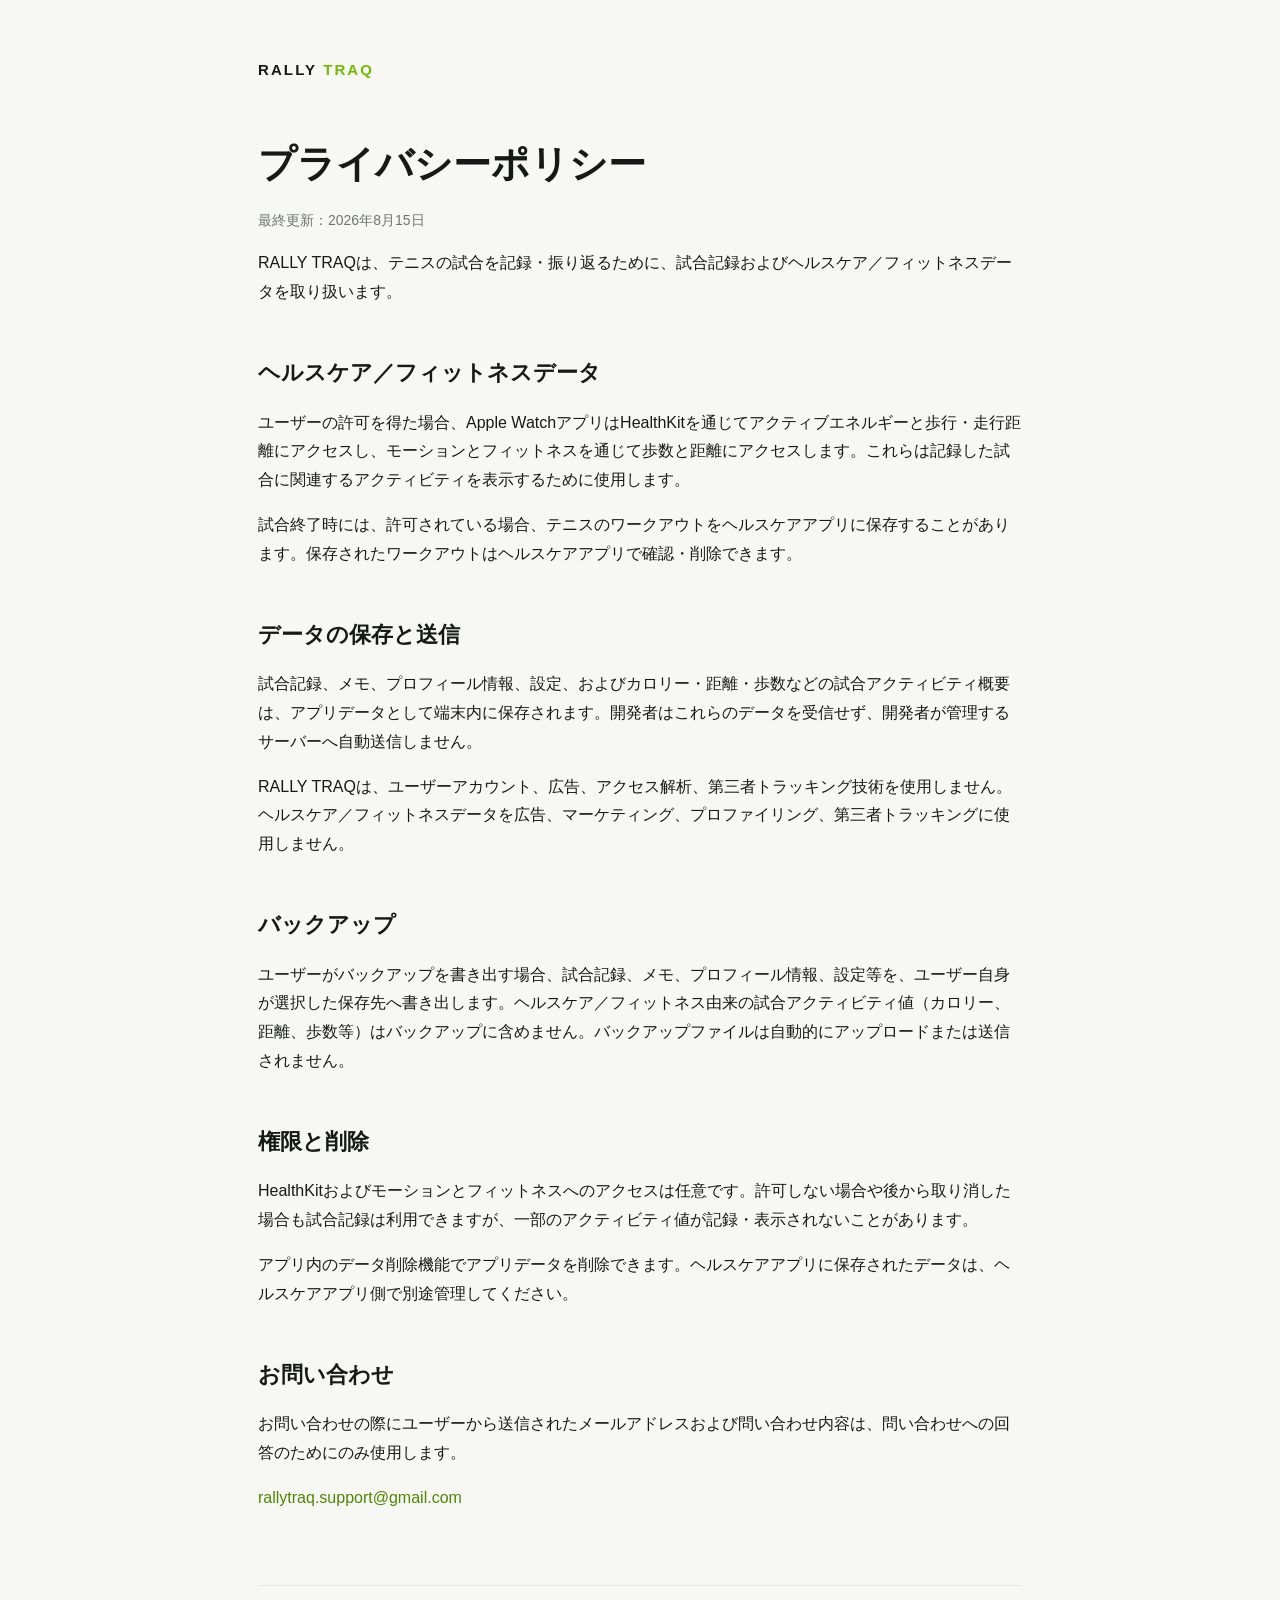
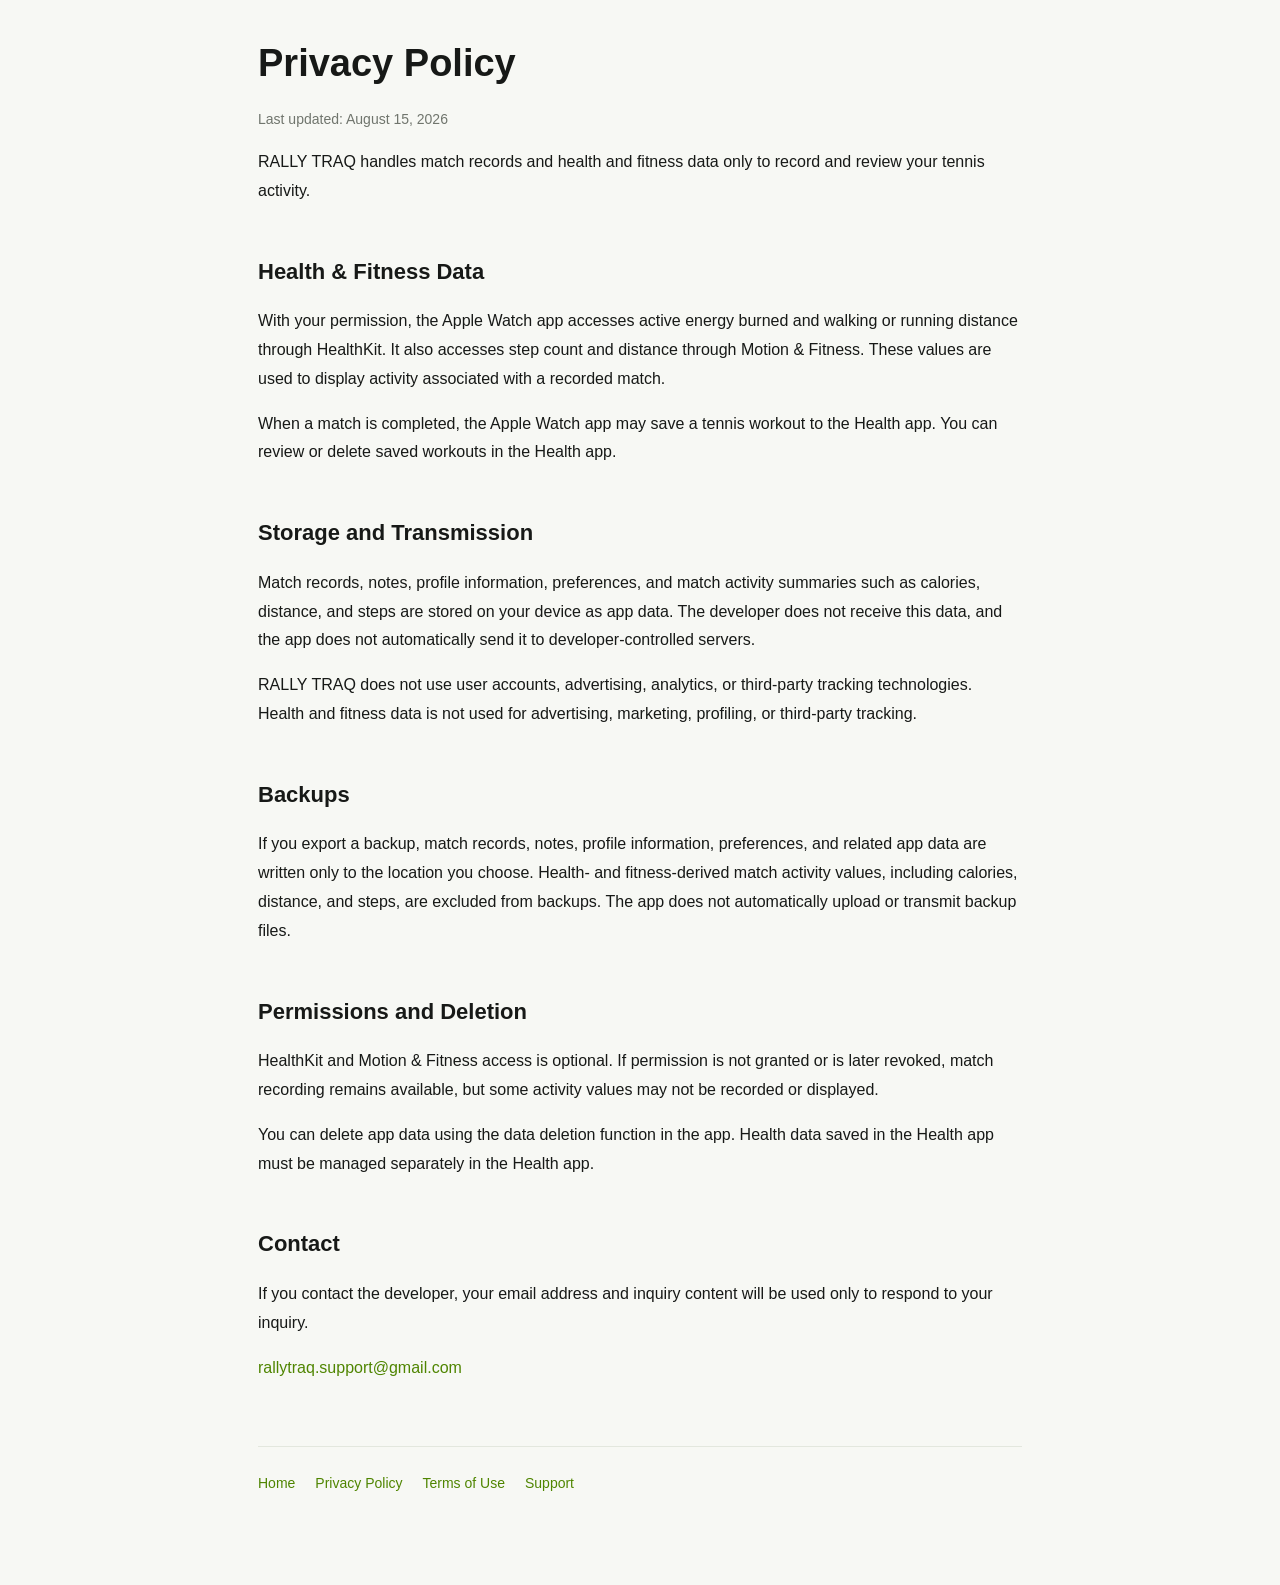
==== privacy/index.html @ 288c237f "Publish RALLY TRAQ website" ====
<!doctype html><html lang="ja"><head><meta charset="utf-8"><meta name="viewport" content="width=device-width,initial-scale=1">
<title>Privacy Policy | RALLY TRAQ</title><link rel="stylesheet" href="../assets/style.css"></head>
<body><main class="wrap"><div class="brand">RALLY <span>TRAQ</span></div>
<h1>プライバシーポリシー</h1><p class="date">最終更新：2026年8月15日</p>
<p>RALLY TRAQは、テニスの試合を記録・振り返るために、試合記録およびヘルスケア／フィットネスデータを取り扱います。</p>
<h2>ヘルスケア／フィットネスデータ</h2>
<p>ユーザーの許可を得た場合、Apple WatchアプリはHealthKitを通じてアクティブエネルギーと歩行・走行距離にアクセスし、モーションとフィットネスを通じて歩数と距離にアクセスします。これらは記録した試合に関連するアクティビティを表示するために使用します。</p>
<p>試合終了時には、許可されている場合、テニスのワークアウトをヘルスケアアプリに保存することがあります。保存されたワークアウトはヘルスケアアプリで確認・削除できます。</p>
<h2>データの保存と送信</h2>
<p>試合記録、メモ、プロフィール情報、設定、およびカロリー・距離・歩数などの試合アクティビティ概要は、アプリデータとして端末内に保存されます。開発者はこれらのデータを受信せず、開発者が管理するサーバーへ自動送信しません。</p>
<p>RALLY TRAQは、ユーザーアカウント、広告、アクセス解析、第三者トラッキング技術を使用しません。ヘルスケア／フィットネスデータを広告、マーケティング、プロファイリング、第三者トラッキングに使用しません。</p>
<h2>バックアップ</h2>
<p>ユーザーがバックアップを書き出す場合、試合記録、メモ、プロフィール情報、設定等を、ユーザー自身が選択した保存先へ書き出します。ヘルスケア／フィットネス由来の試合アクティビティ値（カロリー、距離、歩数等）はバックアップに含めません。バックアップファイルは自動的にアップロードまたは送信されません。</p>
<h2>権限と削除</h2>
<p>HealthKitおよびモーションとフィットネスへのアクセスは任意です。許可しない場合や後から取り消した場合も試合記録は利用できますが、一部のアクティビティ値が記録・表示されないことがあります。</p>
<p>アプリ内のデータ削除機能でアプリデータを削除できます。ヘルスケアアプリに保存されたデータは、ヘルスケアアプリ側で別途管理してください。</p>
<h2>お問い合わせ</h2><p>お問い合わせの際にユーザーから送信されたメールアドレスおよび問い合わせ内容は、問い合わせへの回答のためにのみ使用します。</p>
<p><a href="mailto:rallytraq.support@gmail.com">rallytraq.support@gmail.com</a></p>
<section class="en"><h1>Privacy Policy</h1><p class="date">Last updated: August 15, 2026</p>
<p>RALLY TRAQ handles match records and health and fitness data only to record and review your tennis activity.</p>
<h2>Health & Fitness Data</h2><p>With your permission, the Apple Watch app accesses active energy burned and walking or running distance through HealthKit. It also accesses step count and distance through Motion & Fitness. These values are used to display activity associated with a recorded match.</p>
<p>When a match is completed, the Apple Watch app may save a tennis workout to the Health app. You can review or delete saved workouts in the Health app.</p>
<h2>Storage and Transmission</h2><p>Match records, notes, profile information, preferences, and match activity summaries such as calories, distance, and steps are stored on your device as app data. The developer does not receive this data, and the app does not automatically send it to developer-controlled servers.</p>
<p>RALLY TRAQ does not use user accounts, advertising, analytics, or third-party tracking technologies. Health and fitness data is not used for advertising, marketing, profiling, or third-party tracking.</p>
<h2>Backups</h2><p>If you export a backup, match records, notes, profile information, preferences, and related app data are written only to the location you choose. Health- and fitness-derived match activity values, including calories, distance, and steps, are excluded from backups. The app does not automatically upload or transmit backup files.</p>
<h2>Permissions and Deletion</h2><p>HealthKit and Motion & Fitness access is optional. If permission is not granted or is later revoked, match recording remains available, but some activity values may not be recorded or displayed.</p>
<p>You can delete app data using the data deletion function in the app. Health data saved in the Health app must be managed separately in the Health app.</p>
<h2>Contact</h2><p>If you contact the developer, your email address and inquiry content will be used only to respond to your inquiry.</p>
<p><a href="mailto:rallytraq.support@gmail.com">rallytraq.support@gmail.com</a></p></section>
<nav><a href="../">Home</a><a href="../privacy/">Privacy Policy</a><a href="../terms/">Terms of Use</a><a href="../support/">Support</a></nav></main></body></html>
---- assets/style.css ----
:root{--bg:#f7f8f4;--text:#171917;--muted:#70756d;--accent:#73b900;--line:#e3e7de;--card:#fff}
*{box-sizing:border-box} body{margin:0;background:var(--bg);color:var(--text);font-family:-apple-system,BlinkMacSystemFont,"Helvetica Neue","Noto Sans JP",sans-serif;line-height:1.8}
.wrap{max-width:820px;margin:auto;padding:56px 28px 88px}.brand{font-size:15px;font-weight:700;letter-spacing:.14em;margin-bottom:56px}.brand span{color:var(--accent)}
h1{font-size:38px;line-height:1.35;margin:0 0 18px} h2{font-size:22px;margin:46px 0 10px} h3{font-size:17px;margin:28px 0 6px}
.lead{font-size:19px;color:#30342f}.muted,.date{color:var(--muted);font-size:14px}.card{background:var(--card);border:1px solid var(--line);border-radius:18px;padding:24px;margin:20px 0}
a{color:#4f8500;text-decoration:none} a:hover{text-decoration:underline} nav{display:flex;gap:20px;flex-wrap:wrap;border-top:1px solid var(--line);padding-top:24px;margin-top:64px;font-size:14px}
ul{padding-left:1.3em}.en{margin-top:72px;padding-top:52px;border-top:1px solid var(--line)}
.hero{padding:38px 0 24px}.hero strong{color:#4f8500}.links{display:grid;grid-template-columns:repeat(auto-fit,minmax(180px,1fr));gap:14px;margin-top:34px}.links a{display:block;background:#fff;border:1px solid var(--line);border-radius:16px;padding:18px;color:var(--text)}
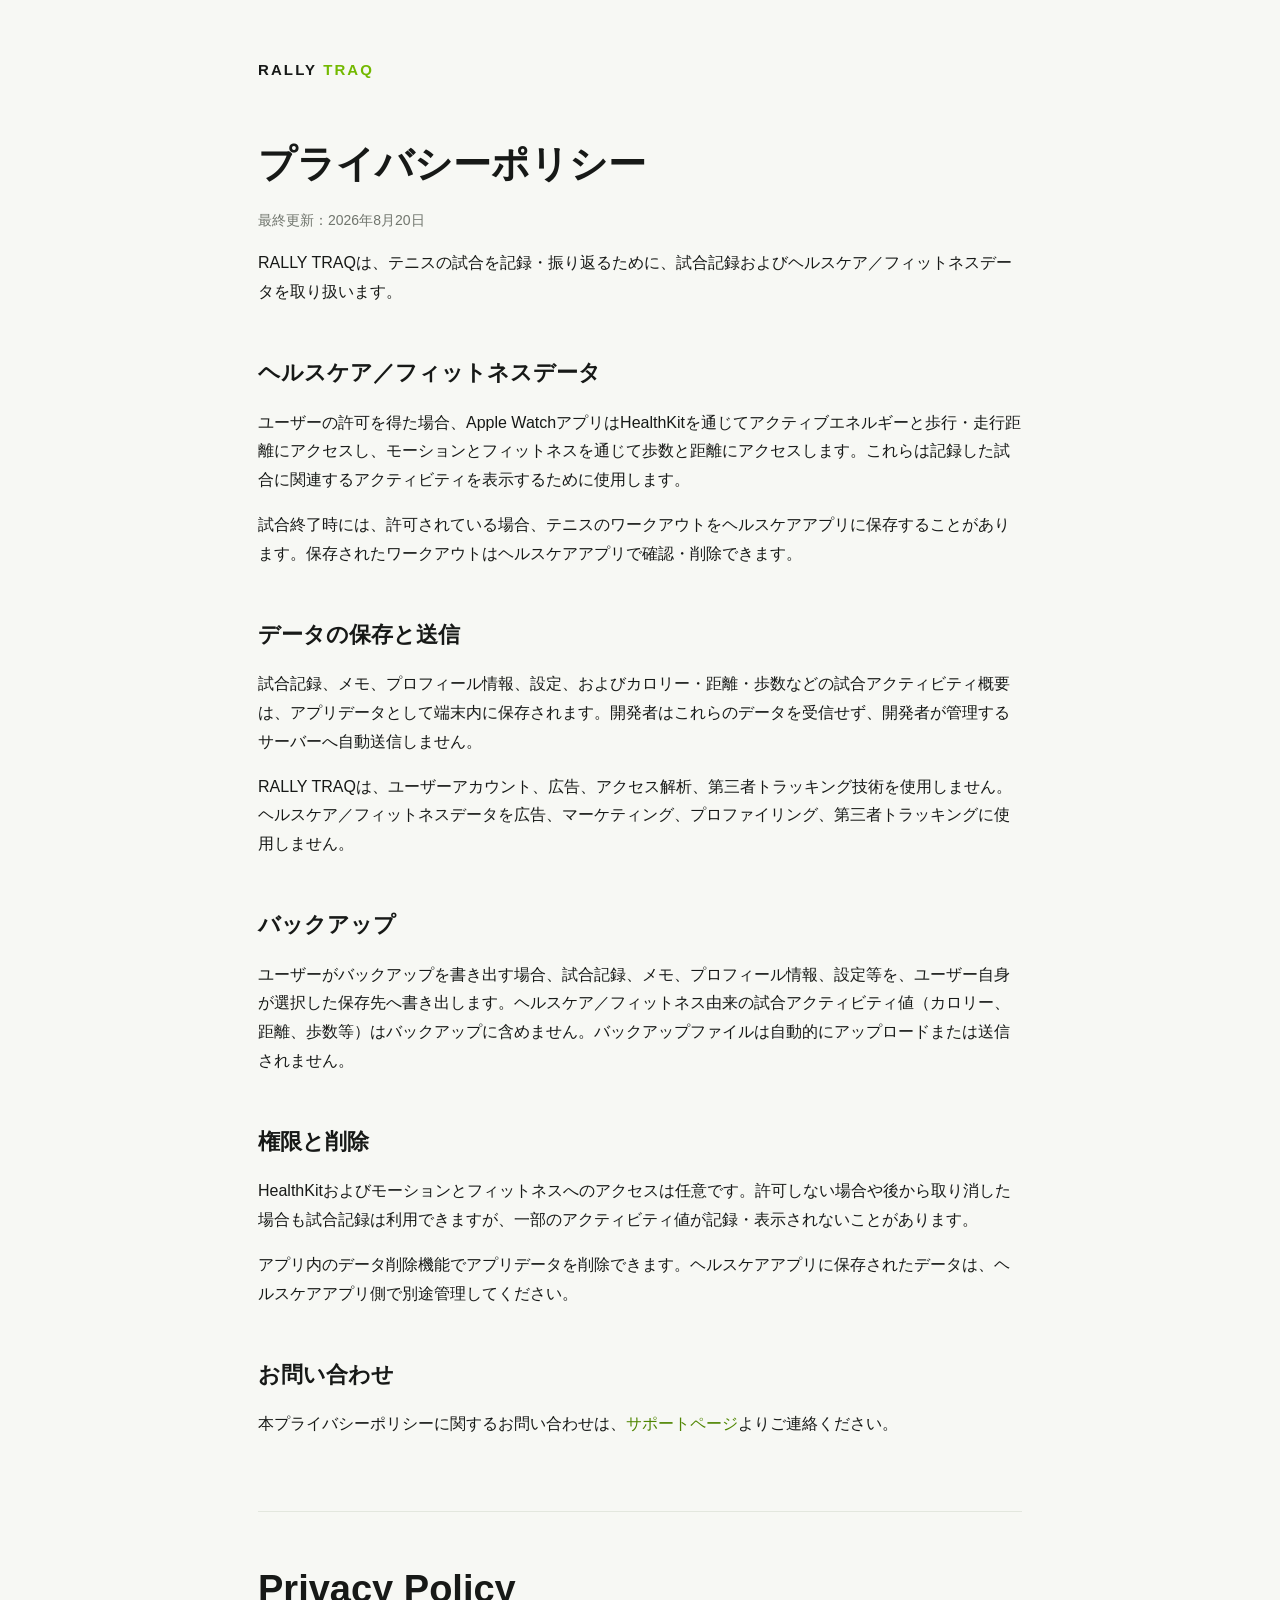
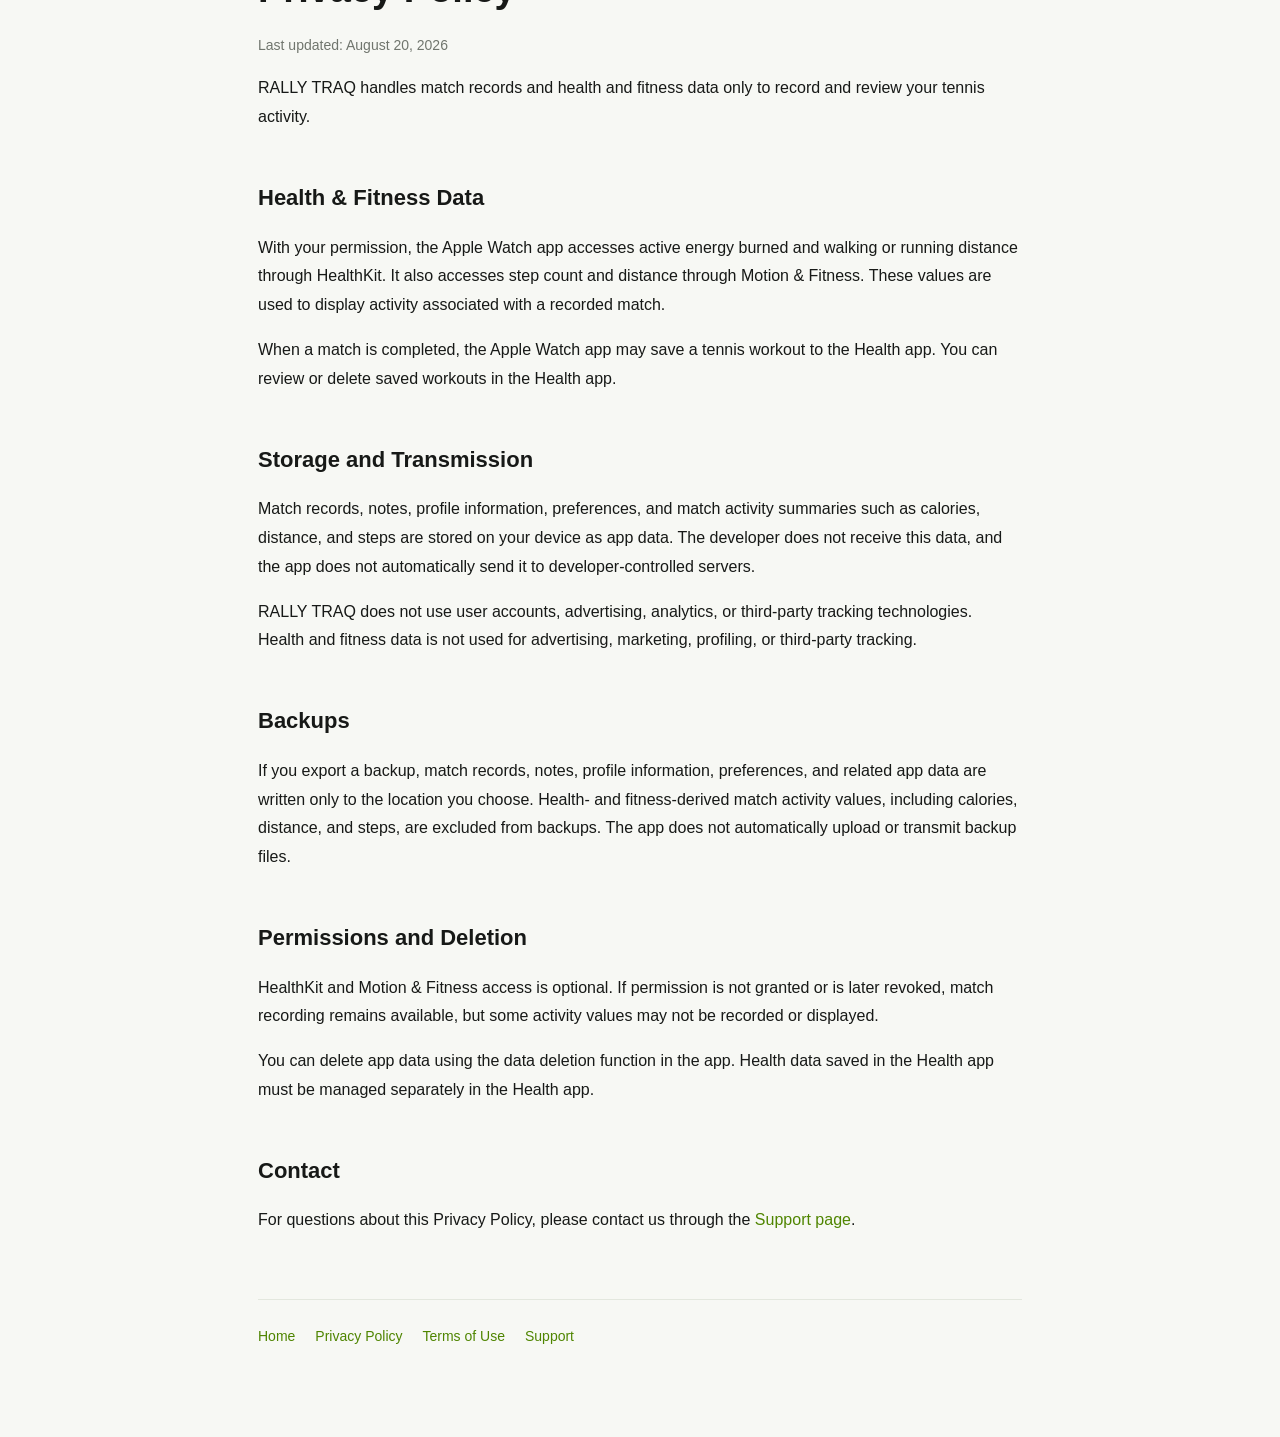
==== commit dae85a58: "update privacy" ====
--- a/privacy/index.html
+++ b/privacy/index.html
@@ -1,7 +1,7 @@
 <!doctype html><html lang="ja"><head><meta charset="utf-8"><meta name="viewport" content="width=device-width,initial-scale=1">
 <title>Privacy Policy | RALLY TRAQ</title><link rel="stylesheet" href="../assets/style.css"></head>
 <body><main class="wrap"><div class="brand">RALLY <span>TRAQ</span></div>
-<h1>プライバシーポリシー</h1><p class="date">最終更新：2026年8月15日</p>
+<h1>プライバシーポリシー</h1><p class="date">最終更新：2026年8月20日</p>
 <p>RALLY TRAQは、テニスの試合を記録・振り返るために、試合記録およびヘルスケア／フィットネスデータを取り扱います。</p>
 <h2>ヘルスケア／フィットネスデータ</h2>
 <p>ユーザーの許可を得た場合、Apple WatchアプリはHealthKitを通じてアクティブエネルギーと歩行・走行距離にアクセスし、モーションとフィットネスを通じて歩数と距離にアクセスします。これらは記録した試合に関連するアクティビティを表示するために使用します。</p>
@@ -14,9 +14,8 @@
 <h2>権限と削除</h2>
 <p>HealthKitおよびモーションとフィットネスへのアクセスは任意です。許可しない場合や後から取り消した場合も試合記録は利用できますが、一部のアクティビティ値が記録・表示されないことがあります。</p>
 <p>アプリ内のデータ削除機能でアプリデータを削除できます。ヘルスケアアプリに保存されたデータは、ヘルスケアアプリ側で別途管理してください。</p>
-<h2>お問い合わせ</h2><p>お問い合わせの際にユーザーから送信されたメールアドレスおよび問い合わせ内容は、問い合わせへの回答のためにのみ使用します。</p>
-<p><a href="mailto:rallytraq.support@gmail.com">rallytraq.support@gmail.com</a></p>
-<section class="en"><h1>Privacy Policy</h1><p class="date">Last updated: August 15, 2026</p>
+<h2>お問い合わせ</h2><p>本プライバシーポリシーに関するお問い合わせは、<a href="../support/">サポートページ</a>よりご連絡ください。</p>
+<section class="en"><h1>Privacy Policy</h1><p class="date">Last updated: August 20, 2026</p>
 <p>RALLY TRAQ handles match records and health and fitness data only to record and review your tennis activity.</p>
 <h2>Health & Fitness Data</h2><p>With your permission, the Apple Watch app accesses active energy burned and walking or running distance through HealthKit. It also accesses step count and distance through Motion & Fitness. These values are used to display activity associated with a recorded match.</p>
 <p>When a match is completed, the Apple Watch app may save a tennis workout to the Health app. You can review or delete saved workouts in the Health app.</p>
@@ -25,6 +24,5 @@
 <h2>Backups</h2><p>If you export a backup, match records, notes, profile information, preferences, and related app data are written only to the location you choose. Health- and fitness-derived match activity values, including calories, distance, and steps, are excluded from backups. The app does not automatically upload or transmit backup files.</p>
 <h2>Permissions and Deletion</h2><p>HealthKit and Motion & Fitness access is optional. If permission is not granted or is later revoked, match recording remains available, but some activity values may not be recorded or displayed.</p>
 <p>You can delete app data using the data deletion function in the app. Health data saved in the Health app must be managed separately in the Health app.</p>
-<h2>Contact</h2><p>If you contact the developer, your email address and inquiry content will be used only to respond to your inquiry.</p>
-<p><a href="mailto:rallytraq.support@gmail.com">rallytraq.support@gmail.com</a></p></section>
+<h2>Contact</h2><p>For questions about this Privacy Policy, please contact us through the <a href="../support/">Support page</a>.</p></section>
 <nav><a href="../">Home</a><a href="../privacy/">Privacy Policy</a><a href="../terms/">Terms of Use</a><a href="../support/">Support</a></nav></main></body></html>
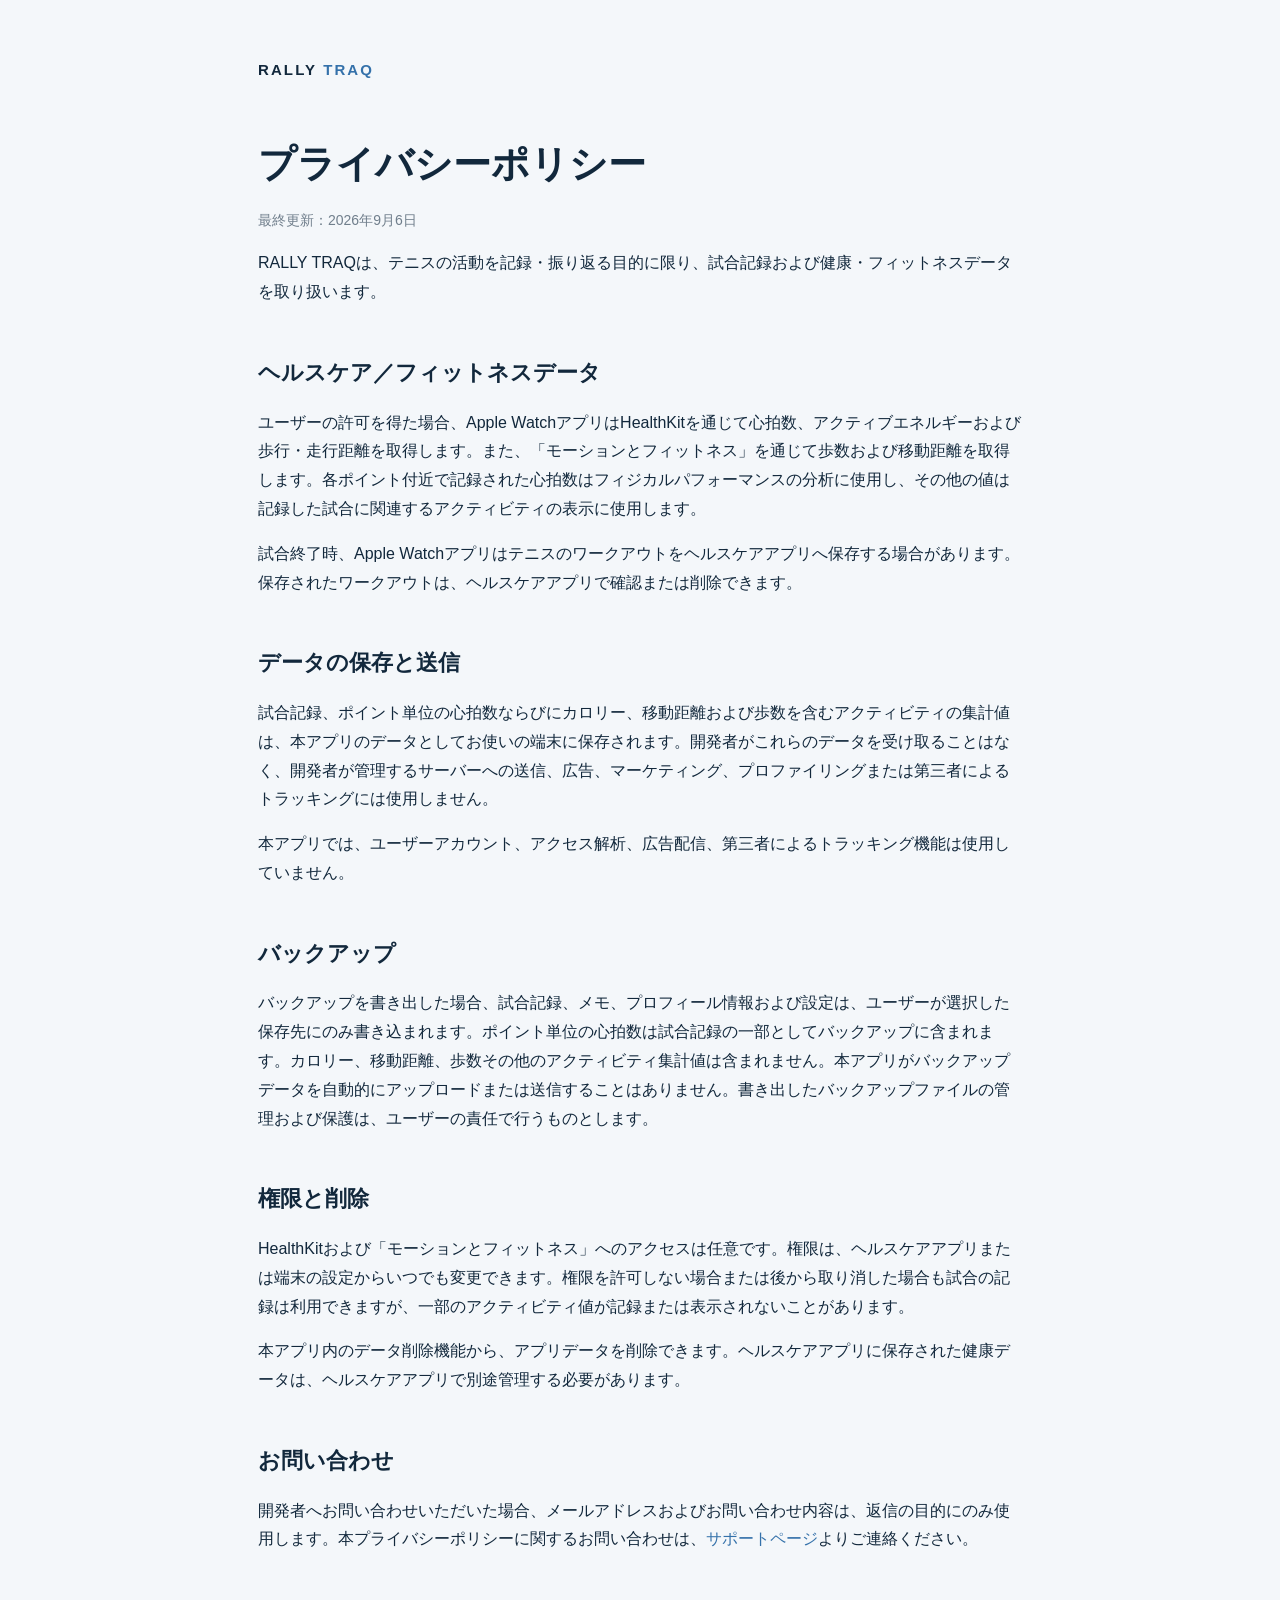
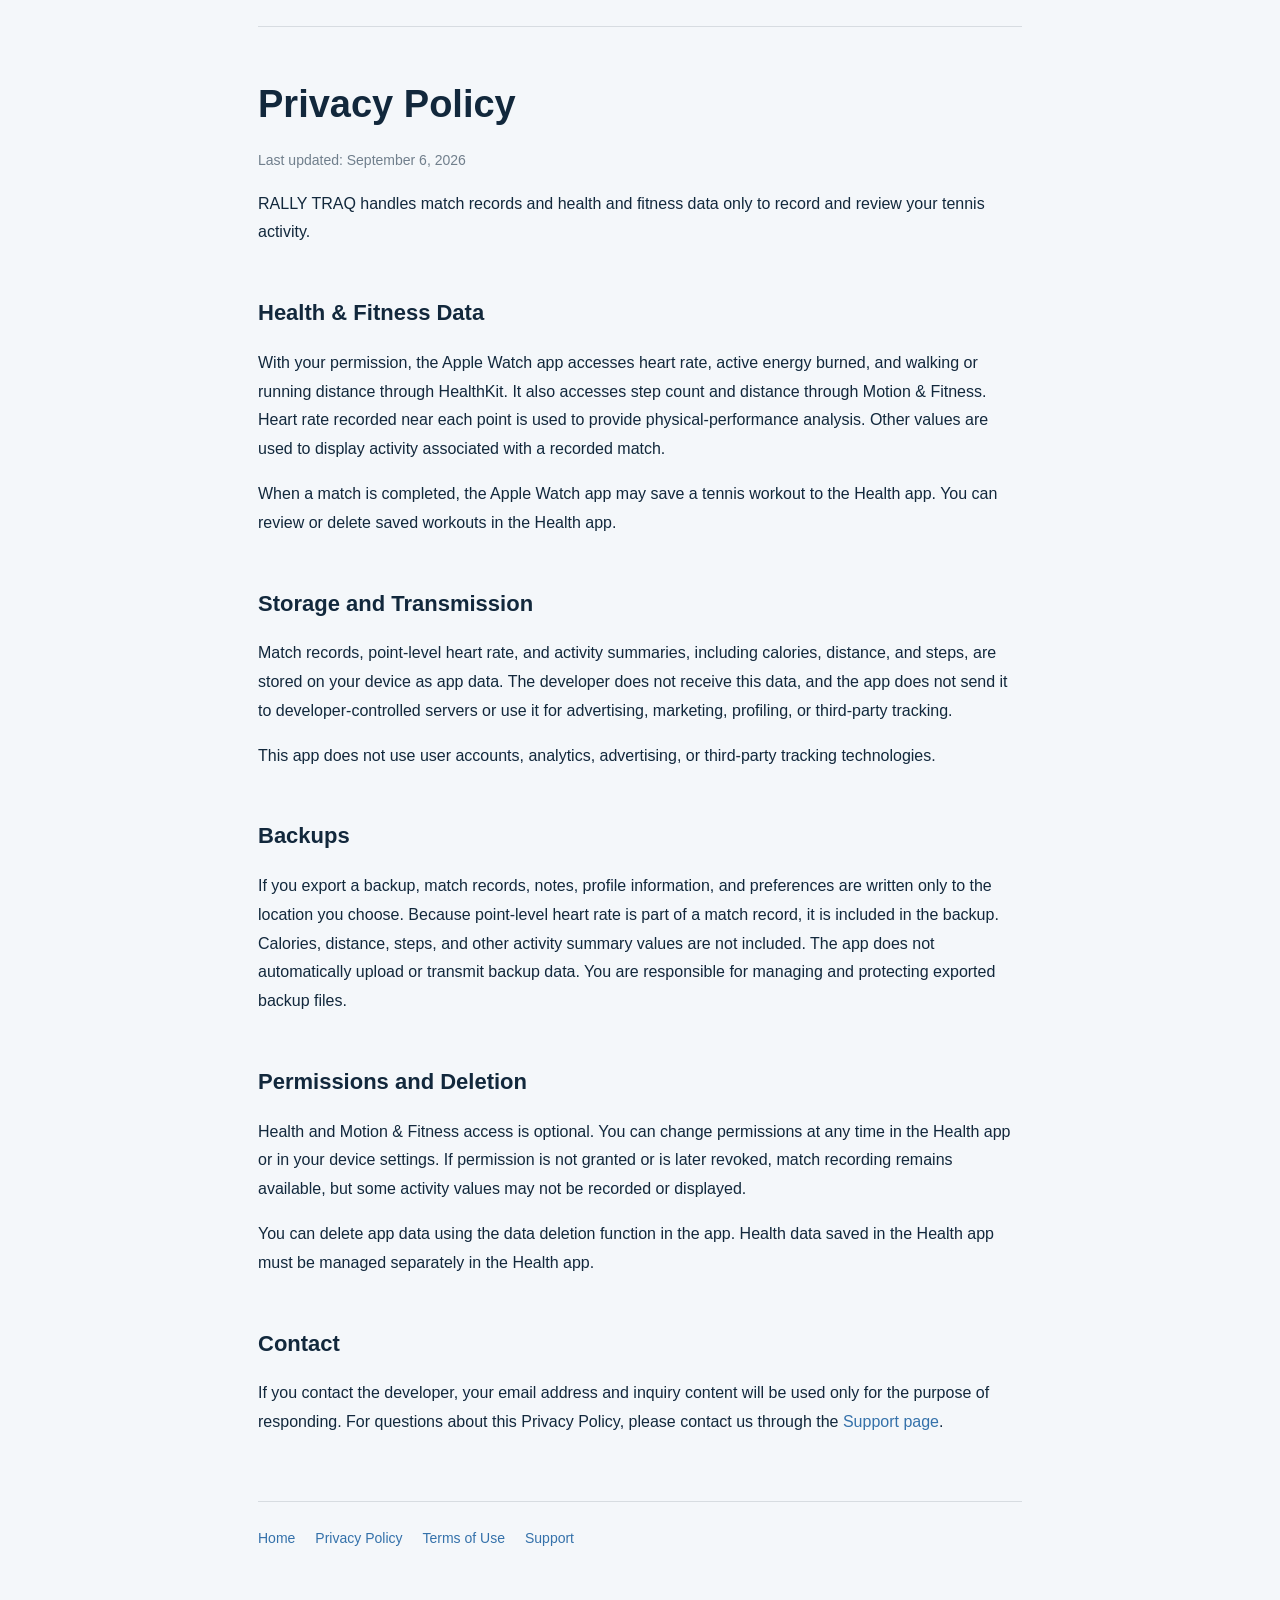
==== commit dd31f9dd: "Update website to match current app" ====
--- a/privacy/index.html
+++ b/privacy/index.html
@@ -1,28 +1,28 @@
 <!doctype html><html lang="ja"><head><meta charset="utf-8"><meta name="viewport" content="width=device-width,initial-scale=1">
 <title>Privacy Policy | RALLY TRAQ</title><link rel="stylesheet" href="../assets/style.css"></head>
 <body><main class="wrap"><div class="brand">RALLY <span>TRAQ</span></div>
-<h1>プライバシーポリシー</h1><p class="date">最終更新：2026年8月20日</p>
-<p>RALLY TRAQは、テニスの試合を記録・振り返るために、試合記録およびヘルスケア／フィットネスデータを取り扱います。</p>
+<h1>プライバシーポリシー</h1><p class="date">最終更新：2026年9月6日</p>
+<p>RALLY TRAQは、テニスの活動を記録・振り返る目的に限り、試合記録および健康・フィットネスデータを取り扱います。</p>
 <h2>ヘルスケア／フィットネスデータ</h2>
-<p>ユーザーの許可を得た場合、Apple WatchアプリはHealthKitを通じてアクティブエネルギーと歩行・走行距離にアクセスし、モーションとフィットネスを通じて歩数と距離にアクセスします。これらは記録した試合に関連するアクティビティを表示するために使用します。</p>
-<p>試合終了時には、許可されている場合、テニスのワークアウトをヘルスケアアプリに保存することがあります。保存されたワークアウトはヘルスケアアプリで確認・削除できます。</p>
+<p>ユーザーの許可を得た場合、Apple WatchアプリはHealthKitを通じて心拍数、アクティブエネルギーおよび歩行・走行距離を取得します。また、「モーションとフィットネス」を通じて歩数および移動距離を取得します。各ポイント付近で記録された心拍数はフィジカルパフォーマンスの分析に使用し、その他の値は記録した試合に関連するアクティビティの表示に使用します。</p>
+<p>試合終了時、Apple Watchアプリはテニスのワークアウトをヘルスケアアプリへ保存する場合があります。保存されたワークアウトは、ヘルスケアアプリで確認または削除できます。</p>
 <h2>データの保存と送信</h2>
-<p>試合記録、メモ、プロフィール情報、設定、およびカロリー・距離・歩数などの試合アクティビティ概要は、アプリデータとして端末内に保存されます。開発者はこれらのデータを受信せず、開発者が管理するサーバーへ自動送信しません。</p>
-<p>RALLY TRAQは、ユーザーアカウント、広告、アクセス解析、第三者トラッキング技術を使用しません。ヘルスケア／フィットネスデータを広告、マーケティング、プロファイリング、第三者トラッキングに使用しません。</p>
+<p>試合記録、ポイント単位の心拍数ならびにカロリー、移動距離および歩数を含むアクティビティの集計値は、本アプリのデータとしてお使いの端末に保存されます。開発者がこれらのデータを受け取ることはなく、開発者が管理するサーバーへの送信、広告、マーケティング、プロファイリングまたは第三者によるトラッキングには使用しません。</p>
+<p>本アプリでは、ユーザーアカウント、アクセス解析、広告配信、第三者によるトラッキング機能は使用していません。</p>
 <h2>バックアップ</h2>
-<p>ユーザーがバックアップを書き出す場合、試合記録、メモ、プロフィール情報、設定等を、ユーザー自身が選択した保存先へ書き出します。ヘルスケア／フィットネス由来の試合アクティビティ値（カロリー、距離、歩数等）はバックアップに含めません。バックアップファイルは自動的にアップロードまたは送信されません。</p>
+<p>バックアップを書き出した場合、試合記録、メモ、プロフィール情報および設定は、ユーザーが選択した保存先にのみ書き込まれます。ポイント単位の心拍数は試合記録の一部としてバックアップに含まれます。カロリー、移動距離、歩数その他のアクティビティ集計値は含まれません。本アプリがバックアップデータを自動的にアップロードまたは送信することはありません。書き出したバックアップファイルの管理および保護は、ユーザーの責任で行うものとします。</p>
 <h2>権限と削除</h2>
-<p>HealthKitおよびモーションとフィットネスへのアクセスは任意です。許可しない場合や後から取り消した場合も試合記録は利用できますが、一部のアクティビティ値が記録・表示されないことがあります。</p>
-<p>アプリ内のデータ削除機能でアプリデータを削除できます。ヘルスケアアプリに保存されたデータは、ヘルスケアアプリ側で別途管理してください。</p>
-<h2>お問い合わせ</h2><p>本プライバシーポリシーに関するお問い合わせは、<a href="../support/">サポートページ</a>よりご連絡ください。</p>
-<section class="en"><h1>Privacy Policy</h1><p class="date">Last updated: August 20, 2026</p>
+<p>HealthKitおよび「モーションとフィットネス」へのアクセスは任意です。権限は、ヘルスケアアプリまたは端末の設定からいつでも変更できます。権限を許可しない場合または後から取り消した場合も試合の記録は利用できますが、一部のアクティビティ値が記録または表示されないことがあります。</p>
+<p>本アプリ内のデータ削除機能から、アプリデータを削除できます。ヘルスケアアプリに保存された健康データは、ヘルスケアアプリで別途管理する必要があります。</p>
+<h2>お問い合わせ</h2><p>開発者へお問い合わせいただいた場合、メールアドレスおよびお問い合わせ内容は、返信の目的にのみ使用します。本プライバシーポリシーに関するお問い合わせは、<a href="../support/">サポートページ</a>よりご連絡ください。</p>
+<section class="en"><h1>Privacy Policy</h1><p class="date">Last updated: September 6, 2026</p>
 <p>RALLY TRAQ handles match records and health and fitness data only to record and review your tennis activity.</p>
-<h2>Health & Fitness Data</h2><p>With your permission, the Apple Watch app accesses active energy burned and walking or running distance through HealthKit. It also accesses step count and distance through Motion & Fitness. These values are used to display activity associated with a recorded match.</p>
+<h2>Health & Fitness Data</h2><p>With your permission, the Apple Watch app accesses heart rate, active energy burned, and walking or running distance through HealthKit. It also accesses step count and distance through Motion & Fitness. Heart rate recorded near each point is used to provide physical-performance analysis. Other values are used to display activity associated with a recorded match.</p>
 <p>When a match is completed, the Apple Watch app may save a tennis workout to the Health app. You can review or delete saved workouts in the Health app.</p>
-<h2>Storage and Transmission</h2><p>Match records, notes, profile information, preferences, and match activity summaries such as calories, distance, and steps are stored on your device as app data. The developer does not receive this data, and the app does not automatically send it to developer-controlled servers.</p>
-<p>RALLY TRAQ does not use user accounts, advertising, analytics, or third-party tracking technologies. Health and fitness data is not used for advertising, marketing, profiling, or third-party tracking.</p>
-<h2>Backups</h2><p>If you export a backup, match records, notes, profile information, preferences, and related app data are written only to the location you choose. Health- and fitness-derived match activity values, including calories, distance, and steps, are excluded from backups. The app does not automatically upload or transmit backup files.</p>
-<h2>Permissions and Deletion</h2><p>HealthKit and Motion & Fitness access is optional. If permission is not granted or is later revoked, match recording remains available, but some activity values may not be recorded or displayed.</p>
+<h2>Storage and Transmission</h2><p>Match records, point-level heart rate, and activity summaries, including calories, distance, and steps, are stored on your device as app data. The developer does not receive this data, and the app does not send it to developer-controlled servers or use it for advertising, marketing, profiling, or third-party tracking.</p>
+<p>This app does not use user accounts, analytics, advertising, or third-party tracking technologies.</p>
+<h2>Backups</h2><p>If you export a backup, match records, notes, profile information, and preferences are written only to the location you choose. Because point-level heart rate is part of a match record, it is included in the backup. Calories, distance, steps, and other activity summary values are not included. The app does not automatically upload or transmit backup data. You are responsible for managing and protecting exported backup files.</p>
+<h2>Permissions and Deletion</h2><p>Health and Motion & Fitness access is optional. You can change permissions at any time in the Health app or in your device settings. If permission is not granted or is later revoked, match recording remains available, but some activity values may not be recorded or displayed.</p>
 <p>You can delete app data using the data deletion function in the app. Health data saved in the Health app must be managed separately in the Health app.</p>
-<h2>Contact</h2><p>For questions about this Privacy Policy, please contact us through the <a href="../support/">Support page</a>.</p></section>
-<nav><a href="../">Home</a><a href="../privacy/">Privacy Policy</a><a href="../terms/">Terms of Use</a><a href="../support/">Support</a></nav></main></body></html>+<h2>Contact</h2><p>If you contact the developer, your email address and inquiry content will be used only for the purpose of responding. For questions about this Privacy Policy, please contact us through the <a href="../support/">Support page</a>.</p></section>
+<nav><a href="../">Home</a><a href="../privacy/">Privacy Policy</a><a href="../terms/">Terms of Use</a><a href="../support/">Support</a></nav></main></body></html>
--- a/assets/style.css
+++ b/assets/style.css
@@ -1,9 +1,9 @@
 
-:root{--bg:#f7f8f4;--text:#171917;--muted:#70756d;--accent:#73b900;--line:#e3e7de;--card:#fff}
+:root{--bg:#f4f7fa;--text:#12283c;--muted:rgba(18,40,60,.58);--accent:#3471aa;--line:rgba(18,40,60,.13);--card:#fff}
 *{box-sizing:border-box} body{margin:0;background:var(--bg);color:var(--text);font-family:-apple-system,BlinkMacSystemFont,"Helvetica Neue","Noto Sans JP",sans-serif;line-height:1.8}
 .wrap{max-width:820px;margin:auto;padding:56px 28px 88px}.brand{font-size:15px;font-weight:700;letter-spacing:.14em;margin-bottom:56px}.brand span{color:var(--accent)}
 h1{font-size:38px;line-height:1.35;margin:0 0 18px} h2{font-size:22px;margin:46px 0 10px} h3{font-size:17px;margin:28px 0 6px}
-.lead{font-size:19px;color:#30342f}.muted,.date{color:var(--muted);font-size:14px}.card{background:var(--card);border:1px solid var(--line);border-radius:18px;padding:24px;margin:20px 0}
-a{color:#4f8500;text-decoration:none} a:hover{text-decoration:underline} nav{display:flex;gap:20px;flex-wrap:wrap;border-top:1px solid var(--line);padding-top:24px;margin-top:64px;font-size:14px}
+.lead{font-size:19px;color:rgba(18,40,60,.82)}.muted,.date{color:var(--muted);font-size:14px}.card{background:var(--card);border:1px solid var(--line);border-radius:18px;padding:24px;margin:20px 0}
+a{color:var(--accent);text-decoration:none} a:hover{text-decoration:underline} nav{display:flex;gap:20px;flex-wrap:wrap;border-top:1px solid var(--line);padding-top:24px;margin-top:64px;font-size:14px}
 ul{padding-left:1.3em}.en{margin-top:72px;padding-top:52px;border-top:1px solid var(--line)}
-.hero{padding:38px 0 24px}.hero strong{color:#4f8500}.links{display:grid;grid-template-columns:repeat(auto-fit,minmax(180px,1fr));gap:14px;margin-top:34px}.links a{display:block;background:#fff;border:1px solid var(--line);border-radius:16px;padding:18px;color:var(--text)}
+.hero{padding:38px 0 24px}.hero strong{color:var(--accent)}.links{display:grid;grid-template-columns:repeat(auto-fit,minmax(180px,1fr));gap:14px;margin-top:34px}.links a{display:block;background:var(--card);border:1px solid var(--line);border-radius:16px;padding:18px;color:var(--text)}
